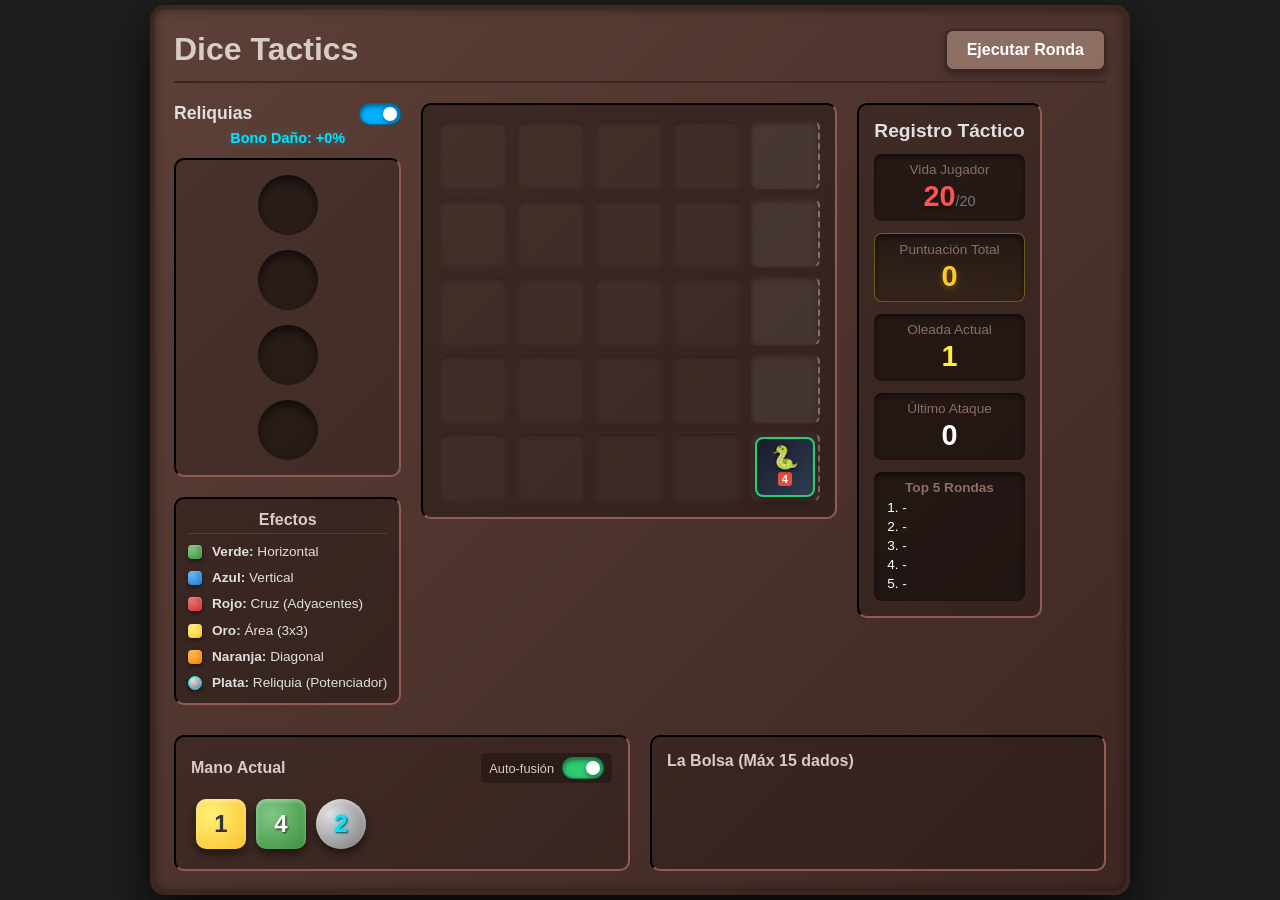
==== index.html @ bec53264 "feat: mecánicas de fusión, botones deslizantes y top 10 local" ====
<!DOCTYPE html>
<html lang="es">
<head>
    <meta charset="UTF-8">
    <meta name="viewport" content="width=device-width, initial-scale=1.0">
    <title>Wooden Dice Tactics</title>
    <link rel="stylesheet" href="style.css">
</head>
<body>
    <div id="game-wrapper">
        <header>
            <h1>Dice Tactics</h1>
            <button id="end-turn-btn">Ejecutar Ronda</button>
        </header>

        <main id="board-area">
            <aside id="silver-panel">
                <!-- MODIFICADO: Contenedor con switch deslizante para reliquias -->
                <div class="panel-header-container">
                    <h2>Reliquias</h2>
                    <label class="switch">
                        <input type="checkbox" id="toggle-silver-fusion" checked>
                        <span class="slider silver-slider"></span>
                    </label>
                </div>
                <!-- MODIFICADO: Indicador en tiempo real del poder acumulado -->
                <div id="silver-boost-text">Bono Daño: +0%</div>

                <div id="silver-slots" class="slots-container">
                    <div class="slot silver-slot" data-type="silver-slot"></div>
                    <div class="slot silver-slot" data-type="silver-slot"></div>
                    <div class="slot silver-slot" data-type="silver-slot"></div>
                    <div class="slot silver-slot" data-type="silver-slot"></div>
                </div>

                <div id="dice-guide">
                    <h3>Efectos</h3>
                    <ul class="guide-list">
                        <li>
                            <span class="guide-dot green"></span>
                            <div><strong>Verde:</strong> Horizontal</div>
                        </li>
                        <li>
                            <span class="guide-dot blue"></span>
                            <div><strong>Azul:</strong> Vertical</div>
                        </li>
                        <li>
                            <span class="guide-dot red"></span>
                            <div><strong>Rojo:</strong> Cruz (Adyacentes)</div>
                        </li>
                        <li>
                            <span class="guide-dot gold"></span>
                            <div><strong>Oro:</strong> Área (3x3)</div>
                        </li>
                        <li>
                            <span class="guide-dot orange"></span>
                            <div><strong>Naranja:</strong> Diagonal</div>
                        </li>
                        <li>
                            <span class="guide-dot silver"></span>
                            <div><strong>Plata:</strong> Reliquia (Potenciador)</div>
                        </li>
                    </ul>
                </div>
            </aside>

            <section id="main-grid" class="grid-5x5"></section>

            <aside id="scoreboard-panel">
                <h2>Registro Táctico</h2>
                <div class="score-box">
                    <p>Vida Jugador</p>
                    <span id="player-hp">20</span><span class="max-hp">/20</span>
                </div>
                <!-- MODIFICADO: Nueva caja para la puntuación total acumulada -->
                <div class="score-box highlight-score">
                    <p>Puntuación Total</p>
                    <span id="total-run-score">0</span>
                </div>
                <div class="score-box">
                    <p>Oleada Actual</p>
                    <span id="current-wave">1</span>
                </div>
                <div class="score-box">
                    <p>Último Ataque</p>
                    <span id="last-attack">0</span>
                </div>
                <div class="score-box">
                    <h3>Top 5 Rondas</h3>
                    <ol id="top-attacks-list">
                        <li>-</li>
                        <li>-</li>
                        <li>-</li>
                        <li>-</li>
                        <li>-</li>
                    </ol>
                </div>
            </aside>
        </main>

        <footer id="inventory-area">
            <div class="inventory-panel">
                <!-- MODIFICADO: Estructura de switch deslizante inspirada en image_bfa053.png -->
                <div class="hand-header-container">
                    <h2>Mano Actual</h2>
                    <div class="toggle-container">
                        <span class="toggle-text">Auto-fusión</span>
                        <label class="switch">
                            <input type="checkbox" id="toggle-hand-fusion" checked>
                            <span class="slider hand-slider"></span>
                        </label>
                    </div>
                </div>
                <div id="current-hand" class="drop-zone hand-zone"></div>
            </div>
            
            <div class="inventory-panel">
                <h2>La Bolsa (Máx 15 dados)</h2>
                <div id="the-bag" class="drop-zone bag-zone"></div>
            </div>
        </footer>
    </div>

    <script src="game.js"></script>
</body>
</html>
---- style.css ----
:root {
    --wood-dark: #3e2723;
    --wood-base: #5d4037;
    --wood-light: #8d6e63;
    --wood-highlight: #d7ccc8;
    
    --dice-green: radial-gradient(circle at 30% 30%, #81c784, #388e3c);
    --dice-blue: radial-gradient(circle at 30% 30%, #64b5f6, #1976d2);
    --dice-red: radial-gradient(circle at 30% 30%, #e57373, #d32f2f);
    --dice-gold: radial-gradient(circle at 30% 30%, #fff176, #fbc02d);
    --dice-orange: radial-gradient(circle at 30% 30%, #ffb74d, #f57c00);
    --dice-silver: radial-gradient(circle at 30% 30%, #e0e0e0, #757575);
    --diamond-blue: #00e5ff;
}

* {
    box-sizing: border-box;
    margin: 0;
    padding: 0;
    font-family: 'Segoe UI', Tahoma, Geneva, Verdana, sans-serif;
}

body {
    background-color: #1e1e1e;
    color: var(--wood-highlight);
    display: flex;
    justify-content: center;
    align-items: center;
    min-height: 100vh;
}

#game-wrapper {
    background: linear-gradient(135deg, var(--wood-base), var(--wood-dark));
    padding: 20px;
    border-radius: 15px;
    box-shadow: 0 20px 50px rgba(0,0,0,0.8), inset 0 0 10px rgba(0,0,0,0.5);
    border: 4px solid var(--wood-dark);
    max-width: 980px;
    width: 100%;
}

header {
    display: flex;
    justify-content: space-between;
    align-items: center;
    margin-bottom: 20px;
    border-bottom: 2px solid var(--wood-dark);
    padding-bottom: 10px;
}

button {
    background-color: var(--wood-light);
    color: white;
    border: 2px solid var(--wood-dark);
    padding: 10px 20px;
    font-size: 1rem;
    font-weight: bold;
    border-radius: 8px;
    cursor: pointer;
    box-shadow: 0 4px 6px rgba(0,0,0,0.3);
    transition: all 0.2s;
}

button:hover {
    background-color: var(--wood-highlight);
    color: var(--wood-dark);
}

#board-area {
    display: flex;
    gap: 20px;
    margin-bottom: 30px;
    align-items: flex-start;
}

#silver-panel {
    min-width: 180px;
}

/* MODIFICADO: Cabecera flexible para alinear el switch de reliquias */
.panel-header-container {
    display: flex;
    justify-content: space-between;
    align-items: center;
    margin-bottom: 5px;
}

#silver-panel h2 {
    font-size: 1.1rem;
    color: #e0e0e0;
}

/* MODIFICADO: Texto del multiplicador de plata */
#silver-boost-text {
    text-align: center;
    margin-bottom: 12px;
    color: var(--diamond-blue);
    font-size: 0.9rem;
    font-weight: bold;
    text-shadow: 0 0 8px rgba(0, 229, 255, 0.3);
}

/* Novedad: DISEÑO DEL SWITCH DESLIZANTE (Basado en image_bfa053.png) */
.switch {
    position: relative;
    display: inline-block;
    width: 42px;
    height: 22px;
    flex-shrink: 0;
}

.switch input {
    opacity: 0;
    width: 0;
    height: 0;
}

.slider {
    position: absolute;
    cursor: pointer;
    top: 0; left: 0; right: 0; bottom: 0;
    background-color: #2b1a1a;
    transition: .3s ease;
    border-radius: 34px;
    border: 1px solid rgba(0,0,0,0.4);
    box-shadow: inset 0 2px 5px rgba(0,0,0,0.5);
}

.slider:before {
    position: absolute;
    content: "";
    height: 14px;
    width: 14px;
    left: 3px;
    bottom: 3px;
    background-color: #fff;
    transition: .3s cubic-bezier(0.18, 0.89, 0.32, 1.28);
    border-radius: 50%;
    box-shadow: 0 2px 4px rgba(0,0,0,0.4);
}

/* Color activo para la Mano (Verde) */
input:checked + .hand-slider {
    background-color: #2ecc71;
}

/* Color activo para las Reliquias (Azul Diamante) */
input:checked + .silver-slider {
    background-color: #00b0ff;
}

input:checked + .slider:before {
    transform: translateX(20px);
}

.slots-container {
    display: flex;
    flex-direction: column;
    gap: 15px;
    background: rgba(0,0,0,0.2);
    padding: 15px;
    border-radius: 10px;
    border: 2px inset var(--wood-dark);
    align-items: center;
}

.slot {
    width: 60px;
    height: 60px;
    background-color: rgba(0, 0, 0, 0.4);
    border-radius: 50%;
    box-shadow: inset 0 5px 10px rgba(0,0,0,0.6);
    display: flex;
    justify-content: center;
    align-items: center;
}

.grid-5x5 {
    display: grid;
    grid-template-columns: repeat(5, 70px);
    grid-template-rows: repeat(5, 70px);
    gap: 8px;
    background: rgba(0,0,0,0.3);
    padding: 15px;
    border-radius: 10px;
    border: 2px inset var(--wood-dark);
}

.grid-cell[data-col="4"] {
    background-color: rgba(255, 255, 255, 0.08);
    border-right: 2px dashed rgba(255, 255, 255, 0.3);
}

.grid-cell {
    background-color: rgba(255, 255, 255, 0.03);
    border: 1px solid var(--wood-dark);
    border-radius: 8px;
    box-shadow: inset 0 2px 5px rgba(0,0,0,0.3);
    display: flex;
    justify-content: center;
    align-items: center;
    position: relative;
    transition: background-color 0.15s ease;
}

.grid-cell.preview-hit {
    background-color: rgba(255, 179, 0, 0.25) !important;
    box-shadow: inset 0 0 12px rgba(255, 179, 0, 0.6);
}

/* Dados */
.dice {
    width: 50px;
    height: 50px;
    border-radius: 10px;
    display: flex;
    justify-content: center;
    align-items: center;
    font-size: 1.5rem;
    font-weight: bold;
    color: white;
    text-shadow: 1px 1px 2px rgba(0,0,0,0.8);
    cursor: grab;
    box-shadow: 0 5px 10px rgba(0,0,0,0.5), inset 0 2px 4px rgba(255,255,255,0.4);
    user-select: none;
    z-index: 10;
}

.dice:active { cursor: grabbing; }
.dice.green { background: var(--dice-green); }
.dice.blue { background: var(--dice-blue); }
.dice.red { background: var(--dice-red); }
.dice.gold { background: var(--dice-gold); color: #333; text-shadow: none;}
.dice.orange { background: var(--dice-orange); }

.dice.silver { 
    background: var(--dice-silver); 
    border-radius: 50%; 
    color: var(--diamond-blue); 
    text-shadow: 0 0 6px rgba(0, 229, 255, 0.8), 1px 1px 2px rgba(0,0,0,0.9);
    font-weight: 900;
}

/* Enemigos */
.enemy {
    width: 60px;
    height: 60px;
    background: linear-gradient(135deg, #1a1a2e, #2c3e50);
    border: 2px solid #e74c3c;
    border-radius: 8px;
    display: flex;
    flex-direction: column;
    justify-content: center;
    align-items: center;
    color: white;
    font-weight: bold;
    position: relative;
    pointer-events: none;
    gap: 2px;
    box-shadow: 0 3px 8px rgba(0,0,0,0.5), inset 0 1px 3px rgba(255,255,255,0.05);
}

.enemy-emoji {
    font-size: 1.4rem;
    line-height: 1;
    filter: drop-shadow(0 1px 2px rgba(0,0,0,0.8));
}

.enemy-bars {
    display: flex;
    gap: 3px;
    align-items: center;
}

.enemy .hp, .enemy .shield {
    font-size: 0.7rem;
    padding: 1px 4px;
    border-radius: 3px;
    font-weight: bold;
}
.enemy .hp { background: #e74c3c; }
.enemy .shield { background: #2980b9; }

/* Inventario */
#inventory-area {
    display: flex;
    gap: 20px;
}

.inventory-panel {
    flex: 1;
    background: rgba(0,0,0,0.2);
    padding: 15px;
    border-radius: 10px;
    border: 2px inset var(--wood-dark);
}

.inventory-panel h2 {
    font-size: 1rem;
}

.hand-header-container {
    display: flex;
    justify-content: space-between;
    align-items: center;
    margin-bottom: 10px;
}

.toggle-container {
    display: flex;
    align-items: center;
    gap: 8px;
    background: rgba(0,0,0,0.3);
    padding: 4px 8px;
    border-radius: 6px;
    border: 1px solid var(--wood-dark);
}

.toggle-text {
    font-size: 0.8rem;
    color: var(--wood-highlight);
    user-select: none;
}

.drop-zone {
    display: flex;
    gap: 10px;
    min-height: 60px;
    padding: 5px;
}

.attack-hit { animation: flashRed 0.5s ease; }
@keyframes flashRed {
    0% { background-color: rgba(255, 255, 255, 0.05); }
    50% { background-color: rgba(229, 115, 115, 0.8); }
    100% { background-color: rgba(255, 255, 255, 0.05); }
}

/* Scoreboard */
#scoreboard-panel {
    display: flex;
    flex-direction: column;
    gap: 12px;
    background: rgba(0,0,0,0.2);
    padding: 15px;
    border-radius: 10px;
    border: 2px inset var(--wood-dark);
    min-width: 180px;
}

#scoreboard-panel h2 {
    font-size: 1.2rem;
    text-align: center;
    color: #e0e0e0;
}

.score-box {
    background-color: rgba(0, 0, 0, 0.4);
    padding: 8px;
    border-radius: 8px;
    box-shadow: inset 0 2px 5px rgba(0,0,0,0.6);
    text-align: center;
}

/* Estilo destacado para la puntuación total */
.highlight-score {
    border: 1px solid rgba(255, 235, 59, 0.3);
    background: linear-gradient(to bottom, rgba(0,0,0,0.4), rgba(43, 34, 10, 0.4));
}
#total-run-score { font-size: 1.8rem; font-weight: bold; color: #ffca28; text-shadow: 0 2px 6px rgba(255,202,40,0.3); }

.score-box p, .score-box h3 {
    font-size: 0.85rem;
    color: var(--wood-light);
    margin-bottom: 3px;
}

#player-hp { font-size: 1.8rem; font-weight: bold; color: #ff5252; text-shadow: 0 2px 4px rgba(0,0,0,0.5); }
.max-hp { font-size: 0.9rem; color: #777; }
#current-wave { font-size: 1.8rem; font-weight: bold; color: #ffeb3b; }
#last-attack { font-size: 1.8rem; font-weight: bold; color: #ffffff; }

#top-attacks-list { text-align: left; margin-left: 20px; color: white; font-size: 0.85rem; line-height: 1.4; }

/* Guía de dados */
#dice-guide {
    margin-top: 20px;
    background: rgba(0, 0, 0, 0.3);
    padding: 12px;
    border-radius: 10px;
    border: 2px inset var(--wood-dark);
}

#dice-guide h3 {
    font-size: 1rem;
    text-align: center;
    color: var(--wood-highlight);
    margin-bottom: 10px;
    border-bottom: 1px solid rgba(255, 255, 255, 0.1);
    padding-bottom: 4px;
}

.guide-list { list-style: none; display: flex; flex-direction: column; gap: 10px; }
.guide-list li { display: flex; align-items: center; font-size: 0.85rem; color: #e0e0e0; line-height: 1.2; }
.guide-dot { width: 14px; height: 14px; border-radius: 4px; margin-right: 10px; flex-shrink: 0; box-shadow: 0 2px 4px rgba(0,0,0,0.5), inset 0 1px 2px rgba(255,255,255,0.3); }

.guide-dot.green { background: var(--dice-green); }
.guide-dot.blue { background: var(--dice-blue); }
.guide-dot.red { background: var(--dice-red); }
.guide-dot.gold { background: var(--dice-gold); }
.guide-dot.orange { background: var(--dice-orange); }
.guide-dot.silver { 
    background: var(--dice-silver); 
    border-radius: 50%;
    border: 1px solid var(--diamond-blue);
}

.preview-damage {
    position: absolute;
    top: -18px;
    background: #ff3d00;
    color: white;
    padding: 2px 6px;
    border-radius: 4px;
    font-size: 0.8rem;
    font-weight: 900;
    box-shadow: 0 0 8px rgba(255, 61, 0, 0.9), 0 2px 4px rgba(0,0,0,0.5);
    z-index: 30;
    pointer-events: none;
    animation: bounceDmg 0.3s infinite alternate ease-in-out;
}

@keyframes bounceDmg {
    from { transform: translateY(0); }
    to { transform: translateY(-3px); }
}
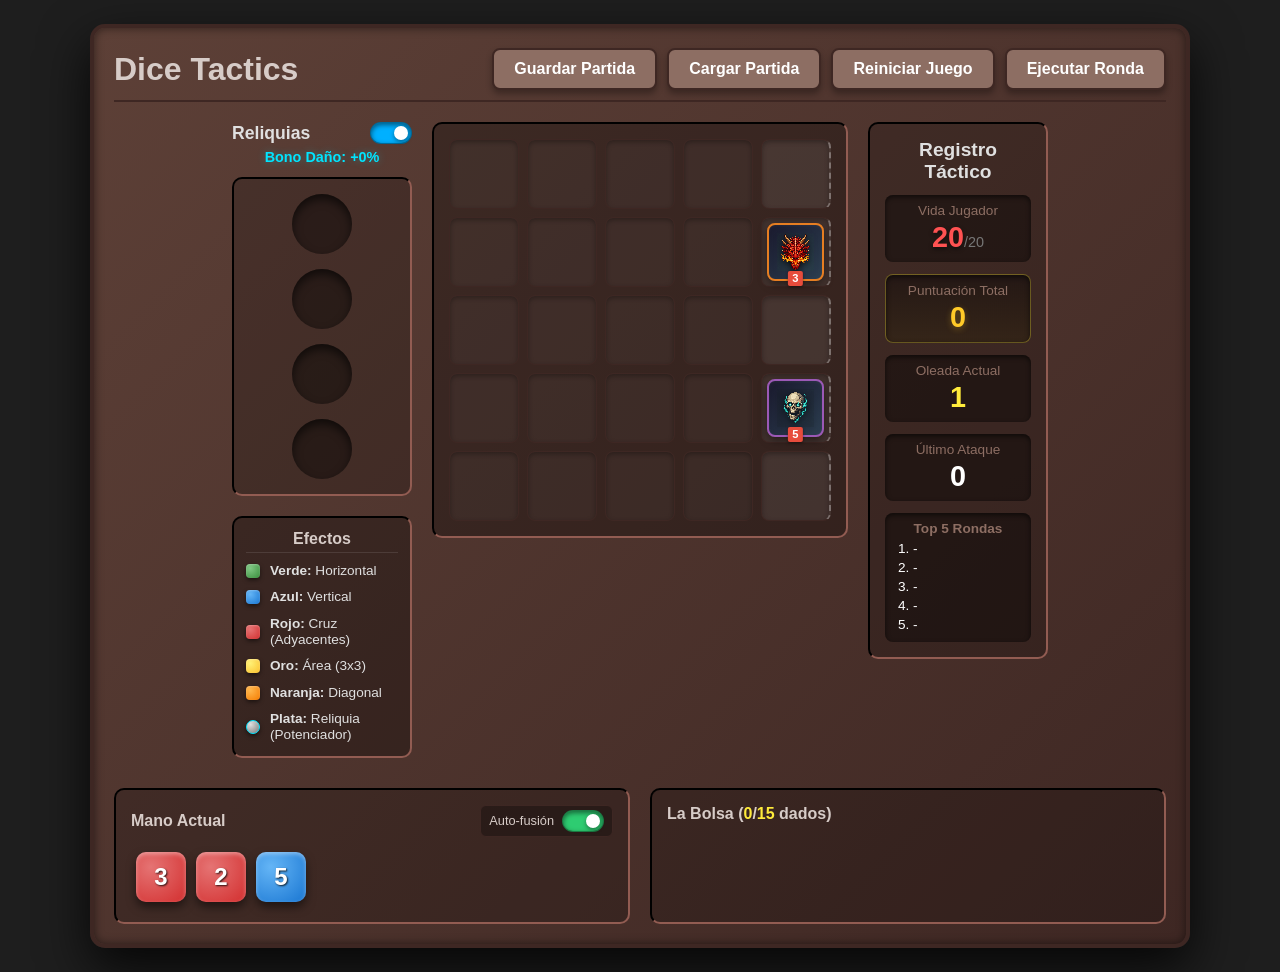
==== commit 76b4f868: "mark 2" ====
--- a/index.html
+++ b/index.html
@@ -9,8 +9,13 @@
 <body>
     <div id="game-wrapper">
         <header>
-            <h1>Dice Tactics</h1>
-            <button id="end-turn-btn">Ejecutar Ronda</button>
+            <h1>Dice Tactics</h1>
+            <div>
+                <button id="save-game-btn">Guardar Partida</button>
+                <button id="load-game-btn">Cargar Partida</button>
+                <button id="restart-game-btn">Reiniciar Juego</button>
+                <button id="end-turn-btn">Ejecutar Ronda</button>
+            </div>
         </header>
 
         <main id="board-area">
@@ -115,12 +120,12 @@
             </div>
             
             <div class="inventory-panel">
-                <h2>La Bolsa (Máx 15 dados)</h2>
+                <h2>La Bolsa (<span id="bag-current-count">0</span>/<span id="bag-limit-display">15</span> dados)</h2>
                 <div id="the-bag" class="drop-zone bag-zone"></div>
             </div>
         </footer>
     </div>
 
-    <script src="game.js"></script>
+    <script type="module" src="game.js"></script>
 </body>
 </html>
--- a/style.css
+++ b/style.css
@@ -242,42 +242,61 @@
 }
 
 /* Enemigos */
-.enemy {
-    width: 60px;
-    height: 60px;
-    background: linear-gradient(135deg, #1a1a2e, #2c3e50);
-    border: 2px solid #e74c3c;
-    border-radius: 8px;
-    display: flex;
-    flex-direction: column;
-    justify-content: center;
-    align-items: center;
-    color: white;
-    font-weight: bold;
-    position: relative;
-    pointer-events: none;
-    gap: 2px;
-    box-shadow: 0 3px 8px rgba(0,0,0,0.5), inset 0 1px 3px rgba(255,255,255,0.05);
-}
-
-.enemy-emoji {
-    font-size: 1.4rem;
-    line-height: 1;
-    filter: drop-shadow(0 1px 2px rgba(0,0,0,0.8));
-}
-
-.enemy-bars {
-    display: flex;
-    gap: 3px;
-    align-items: center;
-}
-
-.enemy .hp, .enemy .shield {
-    font-size: 0.7rem;
-    padding: 1px 4px;
-    border-radius: 3px;
-    font-weight: bold;
-}
+.enemy {
+    width: 100%;
+    height: 100%;
+    background: linear-gradient(135deg, #1a1a2e, #2c3e50);
+    border: 2px solid #e74c3c;
+    border-radius: 8px;
+    display: flex;
+    flex-direction: column;
+    justify-content: center;
+    align-items: center;
+    color: white;
+    font-weight: bold;
+    position: relative;
+    pointer-events: none;
+    gap: 2px;
+    box-shadow: 0 3px 8px rgba(0,0,0,0.5), inset 0 1px 3px rgba(255,255,255,0.05);
+    overflow: hidden;
+}
+
+.enemy-image {
+    width: 90%;
+    height: 90%;
+    object-fit: contain;
+    image-rendering: pixelated;
+    image-rendering: -moz-crisp-edges;
+    image-rendering: crisp-edges;
+}
+
+.enemy-emoji {
+    font-size: 1.4rem;
+    line-height: 1;
+    filter: drop-shadow(0 1px 2px rgba(0,0,0,0.8));
+}
+
+.enemy-bars {
+    display: flex;
+    gap: 3px;
+    align-items: center;
+    position: absolute;
+    bottom: 2px;
+    left: 50%;
+    transform: translateX(-50%);
+    width: 90%;
+    justify-content: center;
+    z-index: 2;
+}
+
+.enemy .hp, .enemy .shield {
+    font-size: 0.65rem;
+    padding: 1px 3px;
+    border-radius: 2px;
+    font-weight: bold;
+    box-shadow: 0 1px 3px rgba(0,0,0,0.5);
+}
+
 .enemy .hp { background: #e74c3c; }
 .enemy .shield { background: #2980b9; }
 
@@ -433,4 +452,282 @@
 @keyframes bounceDmg {
     from { transform: translateY(0); }
     to { transform: translateY(-3px); }
-}+}
+
+/* --- Responsive y sprites PNG de enemigos --- */
+html {
+    width: 100%;
+    overflow-x: hidden;
+}
+
+img {
+    max-width: 100%;
+    height: auto;
+}
+
+body {
+    padding: clamp(8px, 2vw, 24px);
+    overflow-x: hidden;
+}
+
+#game-wrapper {
+    width: min(100%, 1100px);
+    max-width: 100%;
+}
+
+#board-area {
+    display: grid;
+    grid-template-columns: minmax(150px, 180px) minmax(0, auto) minmax(150px, 180px);
+    grid-template-areas: "silver board score";
+    justify-content: center;
+    align-items: start;
+}
+
+#silver-panel { grid-area: silver; }
+#main-grid { grid-area: board; }
+#scoreboard-panel { grid-area: score; }
+
+.grid-5x5 {
+    --cell-size: clamp(46px, 7.2vw, 70px);
+    --cell-gap: clamp(5px, 1vw, 8px);
+    grid-template-columns: repeat(5, var(--cell-size));
+    grid-template-rows: repeat(5, var(--cell-size));
+    gap: var(--cell-gap);
+    padding: clamp(8px, 1.6vw, 15px);
+    width: fit-content;
+    max-width: 100%;
+}
+
+.grid-cell,
+.slot,
+.dice,
+.enemy {
+    aspect-ratio: 1 / 1;
+}
+
+.slot {
+    width: clamp(48px, 10vw, 60px);
+    height: auto;
+}
+
+.dice {
+    width: clamp(42px, 9vw, 50px);
+    height: auto;
+    font-size: clamp(1.05rem, 4vw, 1.5rem);
+    border-radius: clamp(8px, 2vw, 10px);
+    touch-action: none;
+}
+
+.enemy {
+    width: 86%;
+    height: 86%;
+    min-width: 0;
+    min-height: 0;
+    padding: clamp(2px, 0.8vw, 4px);
+    overflow: visible;
+}
+
+.enemy-image {
+    display: block;
+    width: min(82%, 46px);
+    height: min(82%, 46px);
+    object-fit: contain;
+    filter: drop-shadow(0 2px 3px rgba(0,0,0,0.75));
+    user-select: none;
+    pointer-events: none;
+}
+
+.enemy-fallback {
+    display: none;
+}
+
+.enemy-emoji:not(.enemy-fallback) {
+    font-size: clamp(1rem, 4vw, 1.4rem);
+}
+
+.enemy-bars {
+    position: absolute;
+    left: 50%;
+    bottom: clamp(-7px, -1vw, -3px);
+    transform: translateX(-50%);
+    gap: clamp(2px, 0.6vw, 3px);
+    z-index: 4;
+}
+
+.enemy .hp,
+.enemy .shield {
+    font-size: clamp(0.55rem, 1.9vw, 0.7rem);
+    padding: 1px clamp(3px, 1vw, 4px);
+    line-height: 1.15;
+}
+
+.drop-zone {
+    flex-wrap: wrap;
+    align-content: flex-start;
+}
+
+.inventory-panel {
+    min-width: 0;
+}
+
+@media (max-width: 900px) {
+    body {
+        align-items: flex-start;
+    }
+
+    #board-area {
+        grid-template-columns: 1fr;
+        grid-template-areas:
+            "board"
+            "silver"
+            "score";
+        justify-items: center;
+        gap: 16px;
+    }
+
+    #silver-panel,
+    #scoreboard-panel {
+        width: 100%;
+        max-width: 520px;
+        min-width: 0;
+    }
+
+    .slots-container {
+        flex-direction: row;
+        flex-wrap: wrap;
+        justify-content: center;
+    }
+
+    #inventory-area {
+        flex-direction: column;
+    }
+
+    #dice-guide .guide-list {
+        display: grid;
+        grid-template-columns: repeat(2, minmax(0, 1fr));
+        gap: 8px 12px;
+    }
+}
+
+@media (max-width: 560px) {
+    #game-wrapper {
+        padding: 12px;
+        border-width: 2px;
+        border-radius: 12px;
+    }
+
+    header {
+        flex-direction: column;
+        align-items: stretch;
+        gap: 10px;
+        text-align: center;
+    }
+
+    header h1 {
+        font-size: clamp(1.5rem, 8vw, 2rem);
+    }
+
+    button {
+        width: 100%;
+        padding: 10px 12px;
+    }
+
+    .grid-5x5 {
+        --cell-size: clamp(42px, 16vw, 58px);
+        --cell-gap: 5px;
+    }
+
+    .enemy-image {
+        width: min(78%, 38px);
+        height: min(78%, 38px);
+    }
+
+    #dice-guide .guide-list {
+        grid-template-columns: 1fr;
+    }
+
+    .hand-header-container,
+    .panel-header-container {
+        gap: 10px;
+    }
+
+    .toggle-container {
+        flex-wrap: wrap;
+        justify-content: flex-end;
+    }
+
+    #top-attacks-list {
+        margin-left: 18px;
+    }
+}
+
+.dice.selected {
+    outline: 3px solid #ffffff;
+    outline-offset: 3px;
+    transform: scale(1.08);
+    box-shadow: 0 0 16px rgba(255,255,255,0.85), 0 5px 10px rgba(0,0,0,0.5), inset 0 2px 4px rgba(255,255,255,0.4);
+}
+
+.lethal-hit-preview {
+    box-shadow: 0 0 15px 5px rgba(255, 0, 0, 0.7), inset 0 0 8px rgba(255, 0, 0, 0.5);
+    transform: scale(1.05);
+    transition: all 0.2s ease-out;
+}
+
+.lethal-hit {
+    animation: fadeOutScaleDown 0.3s ease-out forwards;
+}
+
+@keyframes fadeOutScaleDown {
+    from { opacity: 1; transform: scale(1); }
+    to { opacity: 0; transform: scale(0.5); }
+}
+
+.grid-cell.attack-hit {
+    animation: attackHighlight 0.4s ease-out;
+}
+
+@keyframes attackHighlight {
+    0% { background-color: rgba(255, 255, 255, 0.2); transform: scale(1); }
+    50% { background-color: rgba(255, 255, 255, 0.4); transform: scale(1.05); }
+    100% { background-color: rgba(255, 255, 255, 0.03); transform: scale(1); }
+}
+
+.enemy.poisoned {
+    filter: hue-rotate(120deg) saturate(2.5);
+    transition: filter 0.3s ease-in-out;
+}
+
+.poison-damage {
+    background: #4CAF50; /* Verde para veneno */
+    box-shadow: 0 0 8px rgba(76, 175, 80, 0.9), 0 2px 4px rgba(0,0,0,0.5);
+}
+
+header div {
+    display: flex;
+    gap: 10px;
+    align-items: center;
+}
+
+.bag-info {
+    font-size: 0.9rem;
+    color: var(--wood-highlight);
+}
+
+#bag-current-count {
+    font-weight: bold;
+    color: #ffeb3b;
+}
+
+#bag-limit-display {
+    font-weight: bold;
+    color: #ffeb3b;
+}
+
+.dice.special {
+    background-color: #9b59b6; /* Un color distintivo, como morado */
+    color: white;
+    border: 2px solid #8e44ad;
+    font-weight: bold;
+    box-shadow: 0 0 15px rgba(155, 89, 182, 0.8);
+}
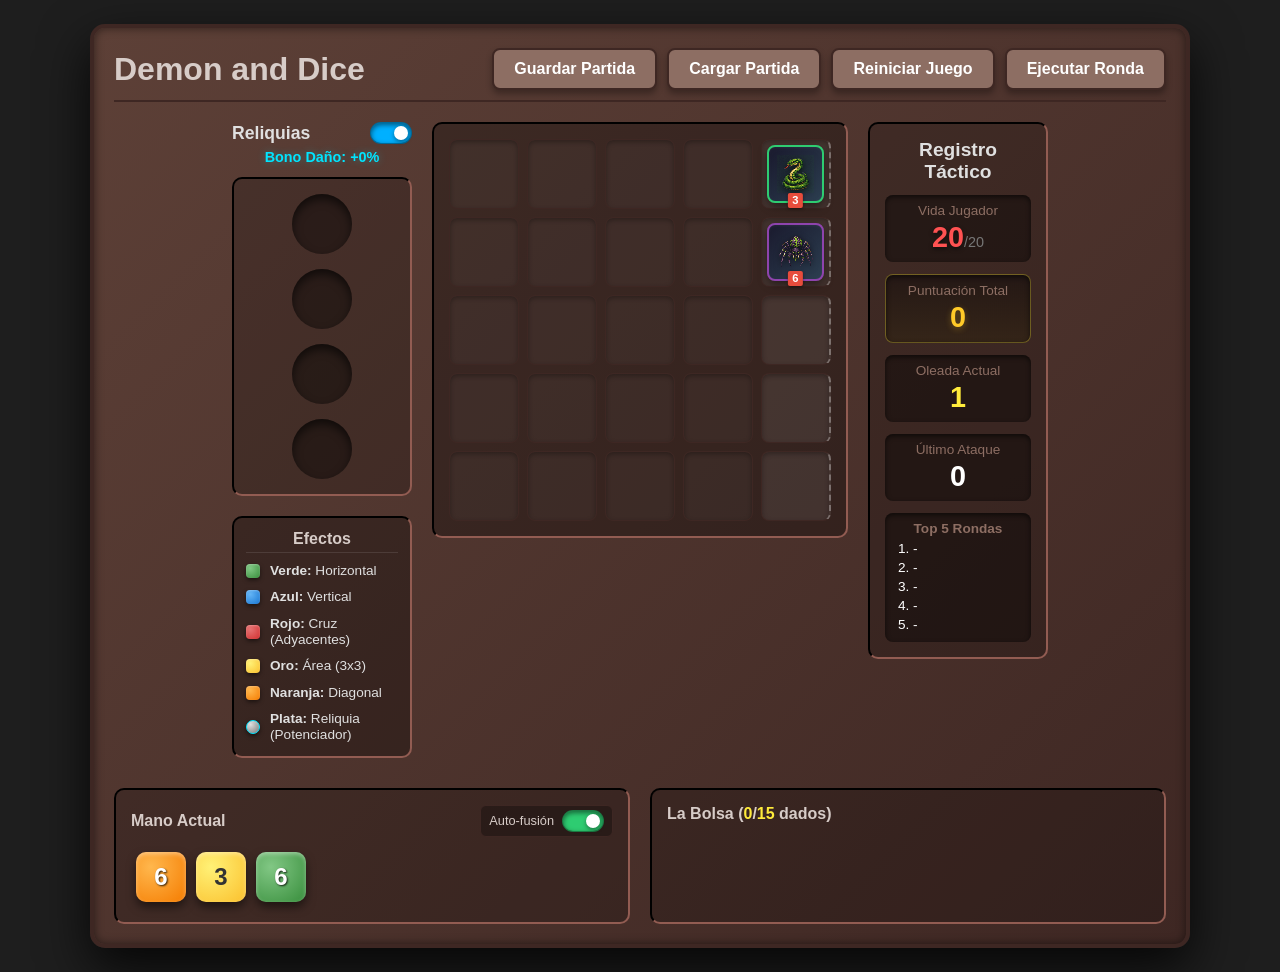
==== commit 1207228d: ".ico" ====
--- a/index.html
+++ b/index.html
@@ -3,13 +3,14 @@
 <head>
     <meta charset="UTF-8">
     <meta name="viewport" content="width=device-width, initial-scale=1.0">
-    <title>Wooden Dice Tactics</title>
-    <link rel="stylesheet" href="style.css">
+    <title>Demon and Dice</title>
+    <link rel="icon" type="image/x-icon" href="favicon.ico">
+    <link rel="stylesheet" href="style.css">
 </head>
 <body>
     <div id="game-wrapper">
         <header>
-            <h1>Dice Tactics</h1>
+            <h1>Demon and Dice</h1>
             <div>
                 <button id="save-game-btn">Guardar Partida</button>
                 <button id="load-game-btn">Cargar Partida</button>
